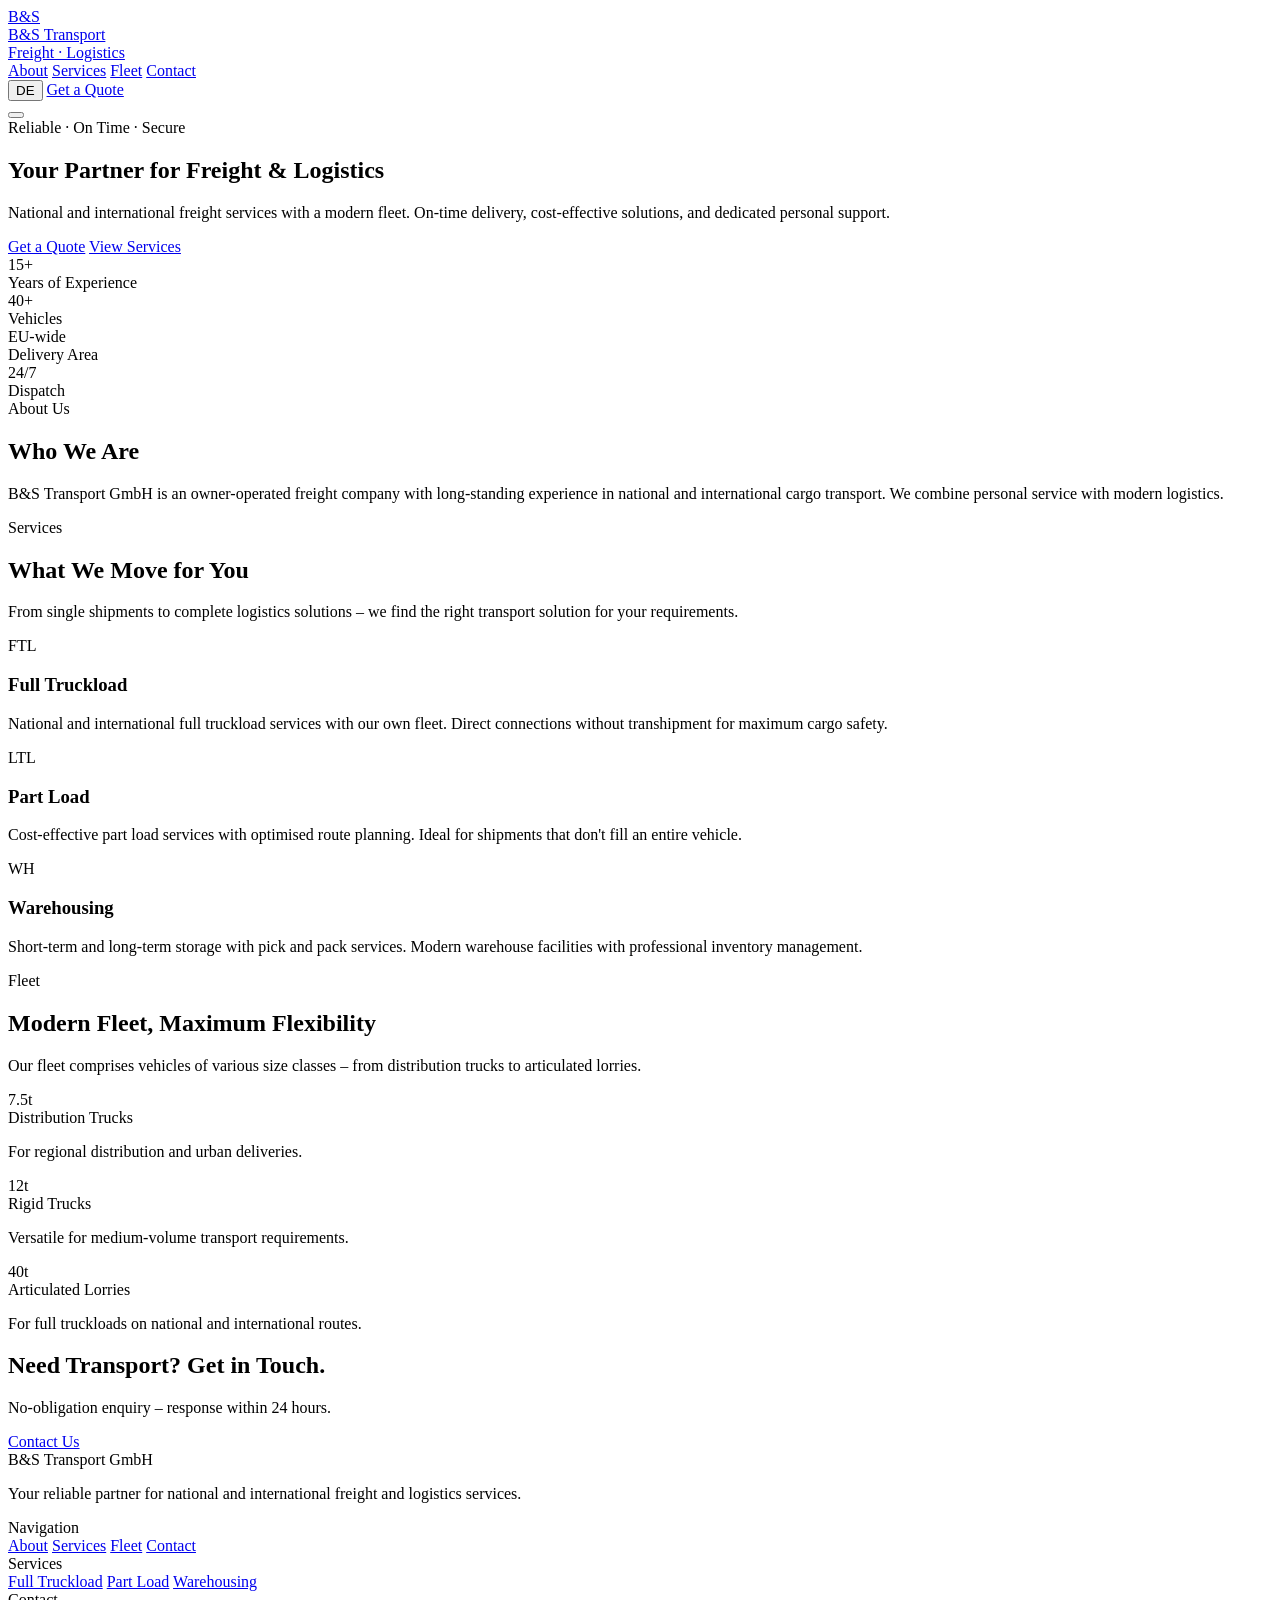
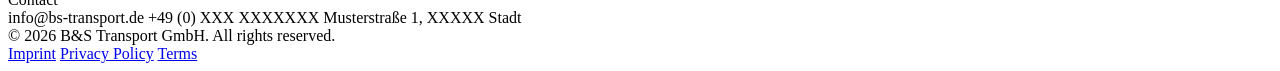
==== en/index.html @ 644b04ec "Create index.html" ====
<!DOCTYPE html>
<html lang="en">
<head>
  <meta charset="UTF-8">
  <meta name="viewport" content="width=device-width, initial-scale=1.0">
  <title>B&S Transport GmbH — Freight & Logistics</title>
  <meta name="description" content="B&S Transport GmbH – Your reliable partner for national and international freight and logistics services. Modern fleet, on-time delivery.">
  <meta name="keywords" content="freight, logistics, transport, trucking, full truckload, LTL, Germany, international">
  <meta name="robots" content="index, follow">
  <link rel="canonical" href="https://www.bs-transport.de/en/">
  
  <!-- Open Graph -->
  <meta property="og:title" content="B&S Transport GmbH — Freight & Logistics">
  <meta property="og:description" content="Reliable freight and logistics services with a modern fleet. National and international.">
  <meta property="og:type" content="website">
  <meta property="og:locale" content="en_GB">
  <meta property="og:locale:alternate" content="de_DE">
  
  <link rel="icon" type="image/svg+xml" href="/img/favicon.svg">
  <link rel="stylesheet" href="/css/style.css">
</head>
<body>

  <!-- ========== HEADER ========== -->
  <header class="header">
    <div class="container header__inner">
      <a href="/en/" class="header__logo">
        <div class="header__logo-icon">B&S</div>
        <div class="header__logo-text">
          <div class="header__logo-name">B&S Transport</div>
          <div class="header__logo-tagline">Freight · Logistics</div>
        </div>
      </a>

      <nav class="header__nav">
        <a href="#about" class="header__nav-link">About</a>
        <a href="#services" class="header__nav-link">Services</a>
        <a href="#fleet" class="header__nav-link">Fleet</a>
        <a href="#contact" class="header__nav-link">Contact</a>
      </nav>

      <div class="header__actions">
        <button class="lang-switch" title="Auf Deutsch wechseln">DE</button>
        <a href="#contact" class="btn btn--primary">Get a Quote</a>
      </div>

      <button class="menu-toggle" aria-label="Open menu">
        <span></span><span></span><span></span>
      </button>
    </div>
  </header>

  <!-- ========== HERO ========== -->
  <section class="hero">
    <div class="hero__bg"></div>
    <div class="hero__decoration"></div>
    <div class="container">
      <div class="hero__content">
        <div class="hero__label">Reliable · On Time · Secure</div>
        <h1 class="hero__title">Your Partner for Freight&nbsp;&amp;&nbsp;Logistics</h1>
        <p class="hero__text">National and international freight services with a modern fleet. On-time delivery, cost-effective solutions, and dedicated personal support.</p>
        <div class="hero__buttons">
          <a href="#contact" class="btn btn--white">Get a Quote</a>
          <a href="#services" class="btn btn--ghost">View Services</a>
        </div>
      </div>
    </div>
  </section>

  <!-- ========== TRUST BAR ========== -->
  <section class="trust-bar">
    <div class="container">
      <div class="trust-bar__grid">
        <div class="trust-bar__item">
          <div class="trust-bar__number">15+</div>
          <div class="trust-bar__label">Years of Experience</div>
        </div>
        <div class="trust-bar__item">
          <div class="trust-bar__number">40+</div>
          <div class="trust-bar__label">Vehicles</div>
        </div>
        <div class="trust-bar__item">
          <div class="trust-bar__number">EU-wide</div>
          <div class="trust-bar__label">Delivery Area</div>
        </div>
        <div class="trust-bar__item">
          <div class="trust-bar__number">24/7</div>
          <div class="trust-bar__label">Dispatch</div>
        </div>
      </div>
    </div>
  </section>

  <!-- ========== ABOUT ========== -->
  <section id="about" class="services" style="background: var(--color-off-white);">
    <div class="container">
      <div class="services__header">
        <div class="section-label">About Us</div>
        <h2 class="section-title">Who We Are</h2>
        <p class="section-subtitle">B&S Transport GmbH is an owner-operated freight company with long-standing experience in national and international cargo transport. We combine personal service with modern logistics.</p>
      </div>
    </div>
  </section>

  <!-- ========== SERVICES ========== -->
  <section id="services" class="services">
    <div class="container">
      <div class="services__header">
        <div class="section-label">Services</div>
        <h2 class="section-title">What We Move for You</h2>
        <p class="section-subtitle">From single shipments to complete logistics solutions – we find the right transport solution for your requirements.</p>
      </div>
      <div class="services__grid">
        <div class="service-card">
          <div class="service-card__icon">FTL</div>
          <h3 class="service-card__title">Full Truckload</h3>
          <p class="service-card__text">National and international full truckload services with our own fleet. Direct connections without transhipment for maximum cargo safety.</p>
        </div>
        <div class="service-card">
          <div class="service-card__icon">LTL</div>
          <h3 class="service-card__title">Part Load</h3>
          <p class="service-card__text">Cost-effective part load services with optimised route planning. Ideal for shipments that don't fill an entire vehicle.</p>
        </div>
        <div class="service-card">
          <div class="service-card__icon">WH</div>
          <h3 class="service-card__title">Warehousing</h3>
          <p class="service-card__text">Short-term and long-term storage with pick and pack services. Modern warehouse facilities with professional inventory management.</p>
        </div>
      </div>
    </div>
  </section>

  <!-- ========== FLEET ========== -->
  <section id="fleet" class="fleet">
    <div class="container">
      <div class="fleet__header">
        <div class="section-label">Fleet</div>
        <h2 class="section-title">Modern Fleet, Maximum Flexibility</h2>
        <p class="section-subtitle">Our fleet comprises vehicles of various size classes – from distribution trucks to articulated lorries.</p>
      </div>
      <div class="fleet__grid">
        <div class="fleet-card">
          <div class="fleet-card__weight">7.5t</div>
          <div class="fleet-card__type">Distribution Trucks</div>
          <p class="fleet-card__desc">For regional distribution and urban deliveries.</p>
        </div>
        <div class="fleet-card">
          <div class="fleet-card__weight">12t</div>
          <div class="fleet-card__type">Rigid Trucks</div>
          <p class="fleet-card__desc">Versatile for medium-volume transport requirements.</p>
        </div>
        <div class="fleet-card">
          <div class="fleet-card__weight">40t</div>
          <div class="fleet-card__type">Articulated Lorries</div>
          <p class="fleet-card__desc">For full truckloads on national and international routes.</p>
        </div>
      </div>
    </div>
  </section>

  <!-- ========== CTA ========== -->
  <section id="contact" class="cta">
    <div class="container">
      <h2 class="cta__title">Need Transport? Get in Touch.</h2>
      <p class="cta__text">No-obligation enquiry – response within 24 hours.</p>
      <a href="mailto:info@bs-transport.de" class="btn btn--accent">Contact Us</a>
    </div>
  </section>

  <!-- ========== FOOTER ========== -->
  <footer class="footer">
    <div class="container">
      <div class="footer__grid">
        <div>
          <div class="footer__brand-name">B&S Transport GmbH</div>
          <p class="footer__brand-desc">Your reliable partner for national and international freight and logistics services.</p>
        </div>
        <div>
          <div class="footer__heading">Navigation</div>
          <a href="#about" class="footer__link">About</a>
          <a href="#services" class="footer__link">Services</a>
          <a href="#fleet" class="footer__link">Fleet</a>
          <a href="#contact" class="footer__link">Contact</a>
        </div>
        <div>
          <div class="footer__heading">Services</div>
          <a href="#services" class="footer__link">Full Truckload</a>
          <a href="#services" class="footer__link">Part Load</a>
          <a href="#services" class="footer__link">Warehousing</a>
        </div>
        <div>
          <div class="footer__heading">Contact</div>
          <span class="footer__link">info@bs-transport.de</span>
          <span class="footer__link">+49 (0) XXX XXXXXXX</span>
          <span class="footer__link">Musterstraße 1, XXXXX Stadt</span>
        </div>
      </div>
      <div class="footer__bottom">
        <span>&copy; 2026 B&S Transport GmbH. All rights reserved.</span>
        <div class="footer__legal">
          <a href="/en/imprint.html">Imprint</a>
          <a href="/en/privacy.html">Privacy Policy</a>
          <a href="/en/terms.html">Terms</a>
        </div>
      </div>
    </div>
  </footer>

  <script src="/js/main.js"></script>
</body>
</html>
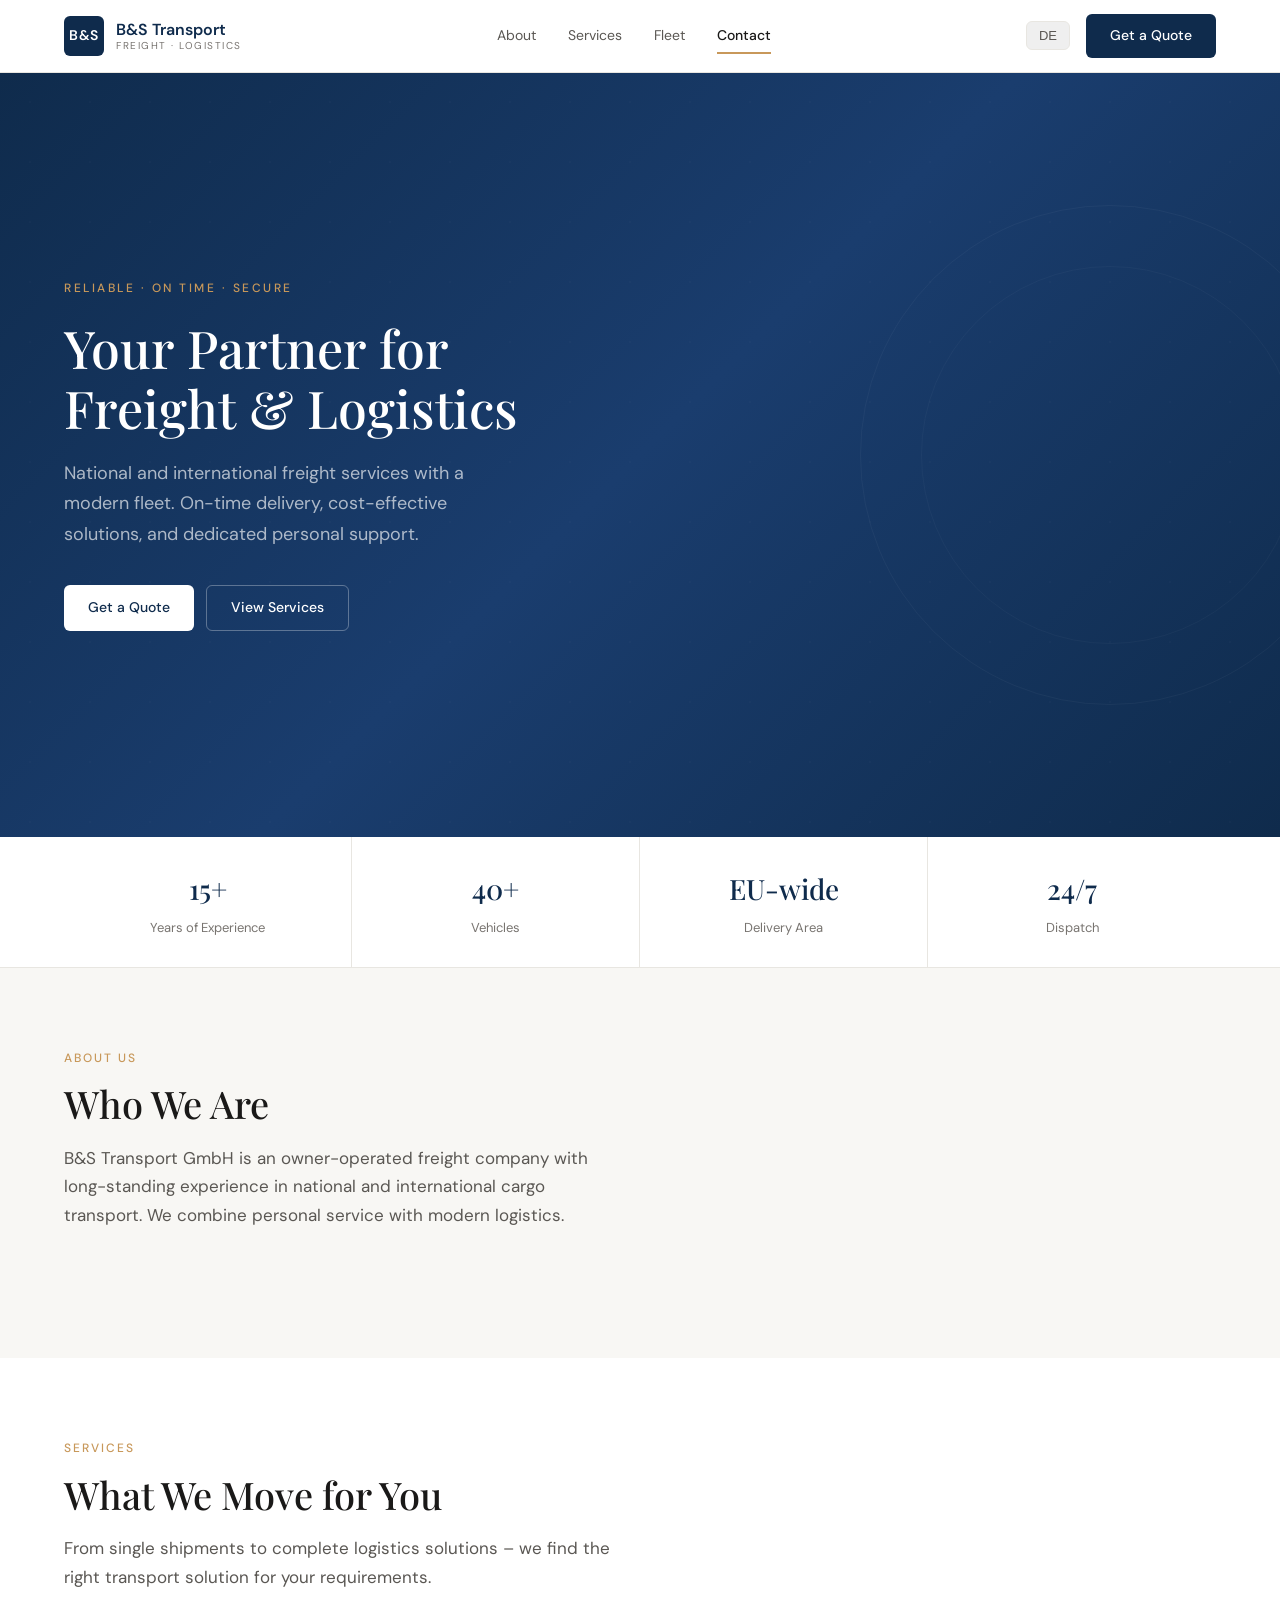
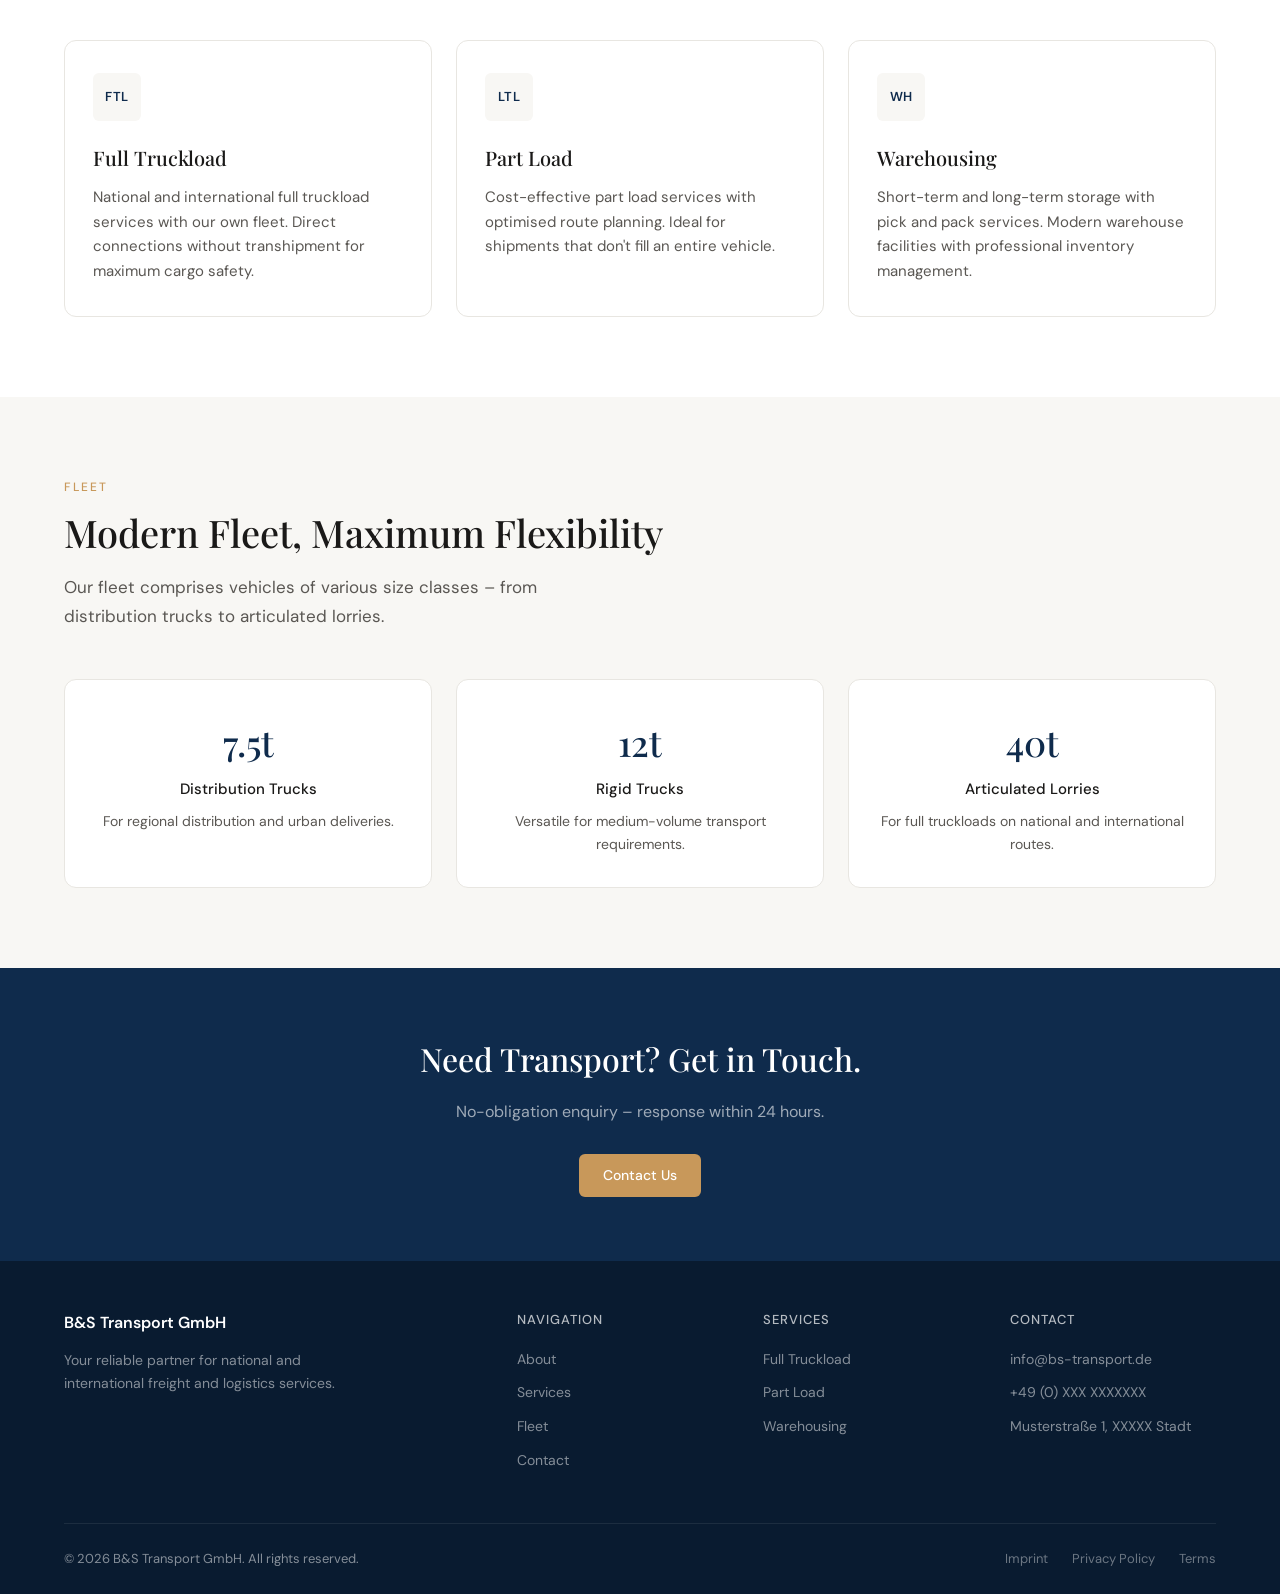
==== commit 84d48e72: "Update index.html" ====
--- a/en/index.html
+++ b/en/index.html
@@ -3,6 +3,7 @@
 <head>
   <meta charset="UTF-8">
   <meta name="viewport" content="width=device-width, initial-scale=1.0">
+  <meta name="base-path" content=""><!-- Change to /bs-transport for GitHub Pages -->
   <title>B&S Transport GmbH — Freight & Logistics</title>
   <meta name="description" content="B&S Transport GmbH – Your reliable partner for national and international freight and logistics services. Modern fleet, on-time delivery.">
   <meta name="keywords" content="freight, logistics, transport, trucking, full truckload, LTL, Germany, international">
@@ -16,15 +17,15 @@
   <meta property="og:locale" content="en_GB">
   <meta property="og:locale:alternate" content="de_DE">
   
-  <link rel="icon" type="image/svg+xml" href="/img/favicon.svg">
-  <link rel="stylesheet" href="/css/style.css">
+  <link rel="icon" type="image/svg+xml" href="../img/favicon.svg">
+  <link rel="stylesheet" href="../css/style.css">
 </head>
 <body>
 
   <!-- ========== HEADER ========== -->
   <header class="header">
     <div class="container header__inner">
-      <a href="/en/" class="header__logo">
+      <a href="./" class="header__logo">
         <div class="header__logo-icon">B&S</div>
         <div class="header__logo-text">
           <div class="header__logo-name">B&S Transport</div>
@@ -198,14 +199,14 @@
       <div class="footer__bottom">
         <span>&copy; 2026 B&S Transport GmbH. All rights reserved.</span>
         <div class="footer__legal">
-          <a href="/en/imprint.html">Imprint</a>
-          <a href="/en/privacy.html">Privacy Policy</a>
-          <a href="/en/terms.html">Terms</a>
+          <a href="imprint.html">Imprint</a>
+          <a href="privacy.html">Privacy Policy</a>
+          <a href="terms.html">Terms</a>
         </div>
       </div>
     </div>
   </footer>
 
-  <script src="/js/main.js"></script>
+  <script src="../js/main.js"></script>
 </body>
 </html>
--- a/css/style.css
+++ b/css/style.css
@@ -0,0 +1,758 @@
+/* ============================================
+   B&S Transport GmbH — Global Styles
+   ============================================ */
+
+/* --- Fonts --- */
+@import url('https://fonts.googleapis.com/css2?family=DM+Sans:ital,opsz,wght@0,9..40,300;0,9..40,400;0,9..40,500;0,9..40,600;1,9..40,400&family=Playfair+Display:wght@500;600&display=swap');
+
+/* --- Variables --- */
+:root {
+  --color-primary: #0f2b4c;
+  --color-primary-light: #1a3d6e;
+  --color-primary-dark: #091b30;
+  --color-accent: #c8985a;
+  --color-accent-light: #d4a96e;
+  --color-accent-dark: #b0813e;
+  --color-white: #ffffff;
+  --color-off-white: #f8f7f4;
+  --color-gray-50: #fafaf9;
+  --color-gray-100: #f3f2ef;
+  --color-gray-200: #e8e6e1;
+  --color-gray-300: #d4d1ca;
+  --color-gray-400: #a8a49c;
+  --color-gray-500: #787470;
+  --color-gray-600: #5a5753;
+  --color-gray-700: #3d3b38;
+  --color-gray-800: #2a2826;
+  --color-text: #1a1918;
+  --color-text-muted: #5a5753;
+  --color-text-light: #787470;
+  --color-danger: #c0392b;
+  --color-success: #27ae60;
+
+  --font-heading: 'Playfair Display', Georgia, serif;
+  --font-body: 'DM Sans', -apple-system, BlinkMacSystemFont, sans-serif;
+
+  --max-width: 1200px;
+  --section-padding: 80px 0;
+  --transition: 0.3s cubic-bezier(0.4, 0, 0.2, 1);
+  --shadow-sm: 0 1px 3px rgba(0,0,0,0.06);
+  --shadow-md: 0 4px 16px rgba(0,0,0,0.08);
+  --shadow-lg: 0 8px 32px rgba(0,0,0,0.1);
+  --radius: 6px;
+  --radius-lg: 12px;
+}
+
+/* --- Reset & Base --- */
+*,
+*::before,
+*::after {
+  margin: 0;
+  padding: 0;
+  box-sizing: border-box;
+}
+
+html {
+  scroll-behavior: smooth;
+  -webkit-font-smoothing: antialiased;
+  -moz-osx-font-smoothing: grayscale;
+}
+
+body {
+  font-family: var(--font-body);
+  font-size: 16px;
+  line-height: 1.7;
+  color: var(--color-text);
+  background: var(--color-white);
+}
+
+img {
+  max-width: 100%;
+  height: auto;
+  display: block;
+}
+
+a {
+  text-decoration: none;
+  color: inherit;
+  transition: var(--transition);
+}
+
+ul, ol {
+  list-style: none;
+}
+
+/* --- Utility --- */
+.container {
+  width: 100%;
+  max-width: var(--max-width);
+  margin: 0 auto;
+  padding: 0 24px;
+}
+
+.sr-only {
+  position: absolute;
+  width: 1px;
+  height: 1px;
+  padding: 0;
+  margin: -1px;
+  overflow: hidden;
+  clip: rect(0,0,0,0);
+  border: 0;
+}
+
+.section-label {
+  font-family: var(--font-body);
+  font-size: 12px;
+  font-weight: 500;
+  letter-spacing: 2px;
+  text-transform: uppercase;
+  color: var(--color-accent);
+  margin-bottom: 12px;
+}
+
+.section-title {
+  font-family: var(--font-heading);
+  font-size: clamp(28px, 4vw, 38px);
+  font-weight: 500;
+  color: var(--color-text);
+  line-height: 1.25;
+  margin-bottom: 16px;
+}
+
+.section-subtitle {
+  font-size: 17px;
+  color: var(--color-text-muted);
+  max-width: 560px;
+  line-height: 1.7;
+}
+
+/* ============================================
+   Header / Navigation
+   ============================================ */
+.header {
+  position: fixed;
+  top: 0;
+  left: 0;
+  right: 0;
+  z-index: 1000;
+  background: rgba(255,255,255,0.97);
+  backdrop-filter: blur(12px);
+  border-bottom: 1px solid var(--color-gray-200);
+  transition: var(--transition);
+}
+
+.header.scrolled {
+  box-shadow: var(--shadow-sm);
+}
+
+.header__inner {
+  display: flex;
+  justify-content: space-between;
+  align-items: center;
+  height: 72px;
+}
+
+.header__logo {
+  display: flex;
+  align-items: center;
+  gap: 12px;
+}
+
+.header__logo-icon {
+  width: 40px;
+  height: 40px;
+  background: var(--color-primary);
+  border-radius: var(--radius);
+  display: flex;
+  align-items: center;
+  justify-content: center;
+  color: var(--color-white);
+  font-size: 14px;
+  font-weight: 600;
+  letter-spacing: 0.5px;
+}
+
+.header__logo-text {
+  line-height: 1.2;
+}
+
+.header__logo-name {
+  font-size: 16px;
+  font-weight: 600;
+  color: var(--color-primary);
+}
+
+.header__logo-tagline {
+  font-size: 10px;
+  letter-spacing: 1.5px;
+  text-transform: uppercase;
+  color: var(--color-text-light);
+}
+
+.header__nav {
+  display: flex;
+  align-items: center;
+  gap: 32px;
+}
+
+.header__nav-link {
+  font-size: 14px;
+  font-weight: 400;
+  color: var(--color-text-muted);
+  position: relative;
+  padding: 4px 0;
+}
+
+.header__nav-link::after {
+  content: '';
+  position: absolute;
+  bottom: -2px;
+  left: 0;
+  width: 0;
+  height: 1.5px;
+  background: var(--color-accent);
+  transition: var(--transition);
+}
+
+.header__nav-link:hover {
+  color: var(--color-text);
+}
+
+.header__nav-link:hover::after {
+  width: 100%;
+}
+
+.header__nav-link.active {
+  color: var(--color-text);
+  font-weight: 500;
+}
+
+.header__nav-link.active::after {
+  width: 100%;
+}
+
+.header__actions {
+  display: flex;
+  align-items: center;
+  gap: 16px;
+}
+
+.lang-switch {
+  font-size: 13px;
+  font-weight: 500;
+  color: var(--color-text-muted);
+  padding: 6px 12px;
+  border: 1px solid var(--color-gray-200);
+  border-radius: var(--radius);
+  cursor: pointer;
+  transition: var(--transition);
+}
+
+.lang-switch:hover {
+  border-color: var(--color-gray-400);
+  color: var(--color-text);
+}
+
+.btn {
+  display: inline-flex;
+  align-items: center;
+  gap: 8px;
+  font-family: var(--font-body);
+  font-size: 14px;
+  font-weight: 500;
+  padding: 10px 24px;
+  border-radius: var(--radius);
+  border: none;
+  cursor: pointer;
+  transition: var(--transition);
+}
+
+.btn--primary {
+  background: var(--color-primary);
+  color: var(--color-white);
+}
+
+.btn--primary:hover {
+  background: var(--color-primary-light);
+  transform: translateY(-1px);
+  box-shadow: var(--shadow-md);
+}
+
+.btn--outline {
+  background: transparent;
+  color: var(--color-primary);
+  border: 1px solid var(--color-gray-300);
+}
+
+.btn--outline:hover {
+  border-color: var(--color-primary);
+  background: var(--color-gray-50);
+}
+
+.btn--accent {
+  background: var(--color-accent);
+  color: var(--color-white);
+}
+
+.btn--accent:hover {
+  background: var(--color-accent-dark);
+  transform: translateY(-1px);
+  box-shadow: var(--shadow-md);
+}
+
+.btn--white {
+  background: var(--color-white);
+  color: var(--color-primary);
+}
+
+.btn--white:hover {
+  background: var(--color-off-white);
+  transform: translateY(-1px);
+}
+
+.btn--ghost {
+  background: transparent;
+  color: var(--color-white);
+  border: 1px solid rgba(255,255,255,0.3);
+}
+
+.btn--ghost:hover {
+  background: rgba(255,255,255,0.1);
+  border-color: rgba(255,255,255,0.5);
+}
+
+/* --- Mobile Menu Toggle --- */
+.menu-toggle {
+  display: none;
+  flex-direction: column;
+  gap: 5px;
+  background: none;
+  border: none;
+  cursor: pointer;
+  padding: 4px;
+}
+
+.menu-toggle span {
+  display: block;
+  width: 22px;
+  height: 2px;
+  background: var(--color-text);
+  border-radius: 2px;
+  transition: var(--transition);
+}
+
+/* ============================================
+   Hero
+   ============================================ */
+.hero {
+  position: relative;
+  min-height: 85vh;
+  display: flex;
+  align-items: center;
+  background: var(--color-primary);
+  overflow: hidden;
+  margin-top: 72px;
+}
+
+.hero__bg {
+  position: absolute;
+  inset: 0;
+  background: 
+    linear-gradient(135deg, var(--color-primary) 0%, var(--color-primary-light) 50%, var(--color-primary) 100%);
+}
+
+.hero__bg::after {
+  content: '';
+  position: absolute;
+  inset: 0;
+  background: url("data:image/svg+xml,%3Csvg width='60' height='60' viewBox='0 0 60 60' xmlns='http://www.w3.org/2000/svg'%3E%3Cg fill='none' fill-rule='evenodd'%3E%3Cg fill='%23ffffff' fill-opacity='0.02'%3E%3Ccircle cx='30' cy='30' r='1'/%3E%3C/g%3E%3C/g%3E%3C/svg%3E");
+}
+
+.hero__decoration {
+  position: absolute;
+  right: -80px;
+  top: 50%;
+  transform: translateY(-50%);
+  width: 500px;
+  height: 500px;
+  border: 1px solid rgba(255,255,255,0.04);
+  border-radius: 50%;
+}
+
+.hero__decoration::before {
+  content: '';
+  position: absolute;
+  inset: 60px;
+  border: 1px solid rgba(255,255,255,0.03);
+  border-radius: 50%;
+}
+
+.hero__content {
+  position: relative;
+  z-index: 2;
+  max-width: 580px;
+}
+
+.hero__label {
+  font-size: 12px;
+  font-weight: 500;
+  letter-spacing: 2.5px;
+  text-transform: uppercase;
+  color: var(--color-accent);
+  margin-bottom: 20px;
+}
+
+.hero__title {
+  font-family: var(--font-heading);
+  font-size: clamp(36px, 5vw, 52px);
+  font-weight: 500;
+  color: var(--color-white);
+  line-height: 1.15;
+  margin-bottom: 20px;
+}
+
+.hero__text {
+  font-size: 18px;
+  color: rgba(255,255,255,0.65);
+  line-height: 1.7;
+  margin-bottom: 36px;
+  max-width: 460px;
+}
+
+.hero__buttons {
+  display: flex;
+  gap: 12px;
+  flex-wrap: wrap;
+}
+
+/* ============================================
+   Trust Bar / Stats
+   ============================================ */
+.trust-bar {
+  background: var(--color-white);
+  border-bottom: 1px solid var(--color-gray-200);
+  padding: 0;
+}
+
+.trust-bar__grid {
+  display: grid;
+  grid-template-columns: repeat(4, 1fr);
+}
+
+.trust-bar__item {
+  text-align: center;
+  padding: 28px 16px;
+  border-right: 1px solid var(--color-gray-200);
+}
+
+.trust-bar__item:last-child {
+  border-right: none;
+}
+
+.trust-bar__number {
+  font-family: var(--font-heading);
+  font-size: 28px;
+  font-weight: 500;
+  color: var(--color-primary);
+  margin-bottom: 4px;
+}
+
+.trust-bar__label {
+  font-size: 13px;
+  color: var(--color-text-light);
+}
+
+/* ============================================
+   Services / Leistungen
+   ============================================ */
+.services {
+  padding: var(--section-padding);
+  background: var(--color-white);
+}
+
+.services__header {
+  margin-bottom: 48px;
+}
+
+.services__grid {
+  display: grid;
+  grid-template-columns: repeat(3, 1fr);
+  gap: 24px;
+}
+
+.service-card {
+  padding: 32px 28px;
+  border: 1px solid var(--color-gray-200);
+  border-radius: var(--radius-lg);
+  transition: var(--transition);
+  position: relative;
+  overflow: hidden;
+}
+
+.service-card::before {
+  content: '';
+  position: absolute;
+  top: 0;
+  left: 0;
+  right: 0;
+  height: 3px;
+  background: var(--color-accent);
+  transform: scaleX(0);
+  transform-origin: left;
+  transition: var(--transition);
+}
+
+.service-card:hover {
+  border-color: var(--color-gray-300);
+  box-shadow: var(--shadow-md);
+  transform: translateY(-2px);
+}
+
+.service-card:hover::before {
+  transform: scaleX(1);
+}
+
+.service-card__icon {
+  width: 48px;
+  height: 48px;
+  border-radius: var(--radius);
+  background: var(--color-off-white);
+  display: flex;
+  align-items: center;
+  justify-content: center;
+  margin-bottom: 20px;
+  font-size: 13px;
+  font-weight: 600;
+  color: var(--color-primary);
+  letter-spacing: 0.5px;
+}
+
+.service-card__title {
+  font-family: var(--font-heading);
+  font-size: 20px;
+  font-weight: 500;
+  color: var(--color-text);
+  margin-bottom: 10px;
+}
+
+.service-card__text {
+  font-size: 15px;
+  color: var(--color-text-muted);
+  line-height: 1.65;
+}
+
+/* ============================================
+   Fleet / Fuhrpark
+   ============================================ */
+.fleet {
+  padding: var(--section-padding);
+  background: var(--color-off-white);
+}
+
+.fleet__header {
+  margin-bottom: 48px;
+}
+
+.fleet__grid {
+  display: grid;
+  grid-template-columns: repeat(3, 1fr);
+  gap: 24px;
+}
+
+.fleet-card {
+  background: var(--color-white);
+  border: 1px solid var(--color-gray-200);
+  border-radius: var(--radius-lg);
+  padding: 32px 24px;
+  text-align: center;
+  transition: var(--transition);
+}
+
+.fleet-card:hover {
+  box-shadow: var(--shadow-md);
+  transform: translateY(-2px);
+}
+
+.fleet-card__weight {
+  font-family: var(--font-heading);
+  font-size: 36px;
+  font-weight: 500;
+  color: var(--color-primary);
+  margin-bottom: 4px;
+}
+
+.fleet-card__type {
+  font-size: 15px;
+  font-weight: 500;
+  color: var(--color-text);
+  margin-bottom: 8px;
+}
+
+.fleet-card__desc {
+  font-size: 14px;
+  color: var(--color-text-muted);
+  line-height: 1.6;
+}
+
+/* ============================================
+   CTA Section
+   ============================================ */
+.cta {
+  padding: 64px 0;
+  background: var(--color-primary);
+  text-align: center;
+}
+
+.cta__title {
+  font-family: var(--font-heading);
+  font-size: clamp(24px, 3.5vw, 32px);
+  font-weight: 500;
+  color: var(--color-white);
+  margin-bottom: 12px;
+}
+
+.cta__text {
+  font-size: 16px;
+  color: rgba(255,255,255,0.6);
+  margin-bottom: 28px;
+}
+
+/* ============================================
+   Footer
+   ============================================ */
+.footer {
+  background: var(--color-primary-dark);
+  color: rgba(255,255,255,0.5);
+  padding: 48px 0 24px;
+}
+
+.footer__grid {
+  display: grid;
+  grid-template-columns: 2fr 1fr 1fr 1fr;
+  gap: 40px;
+  margin-bottom: 40px;
+}
+
+.footer__brand-name {
+  font-size: 16px;
+  font-weight: 600;
+  color: var(--color-white);
+  margin-bottom: 12px;
+}
+
+.footer__brand-desc {
+  font-size: 14px;
+  line-height: 1.7;
+  max-width: 280px;
+}
+
+.footer__heading {
+  font-size: 13px;
+  font-weight: 500;
+  letter-spacing: 1px;
+  text-transform: uppercase;
+  color: rgba(255,255,255,0.7);
+  margin-bottom: 16px;
+}
+
+.footer__link {
+  display: block;
+  font-size: 14px;
+  color: rgba(255,255,255,0.5);
+  margin-bottom: 10px;
+}
+
+.footer__link:hover {
+  color: var(--color-white);
+}
+
+.footer__bottom {
+  border-top: 1px solid rgba(255,255,255,0.08);
+  padding-top: 24px;
+  display: flex;
+  justify-content: space-between;
+  align-items: center;
+  font-size: 13px;
+}
+
+.footer__legal {
+  display: flex;
+  gap: 24px;
+}
+
+.footer__legal a {
+  color: rgba(255,255,255,0.4);
+}
+
+.footer__legal a:hover {
+  color: var(--color-white);
+}
+
+/* ============================================
+   Responsive
+   ============================================ */
+@media (max-width: 960px) {
+  .header__nav {
+    display: none;
+  }
+
+  .menu-toggle {
+    display: flex;
+  }
+
+  .hero {
+    min-height: 70vh;
+  }
+
+  .trust-bar__grid {
+    grid-template-columns: repeat(2, 1fr);
+  }
+
+  .trust-bar__item:nth-child(2) {
+    border-right: none;
+  }
+
+  .services__grid,
+  .fleet__grid {
+    grid-template-columns: repeat(2, 1fr);
+  }
+
+  .footer__grid {
+    grid-template-columns: 1fr 1fr;
+  }
+}
+
+@media (max-width: 600px) {
+  :root {
+    --section-padding: 56px 0;
+  }
+
+  .hero {
+    min-height: 60vh;
+  }
+
+  .hero__title {
+    font-size: 32px;
+  }
+
+  .trust-bar__grid {
+    grid-template-columns: repeat(2, 1fr);
+  }
+
+  .services__grid,
+  .fleet__grid {
+    grid-template-columns: 1fr;
+  }
+
+  .footer__grid {
+    grid-template-columns: 1fr;
+    gap: 24px;
+  }
+
+  .footer__bottom {
+    flex-direction: column;
+    gap: 12px;
+    text-align: center;
+  }
+}
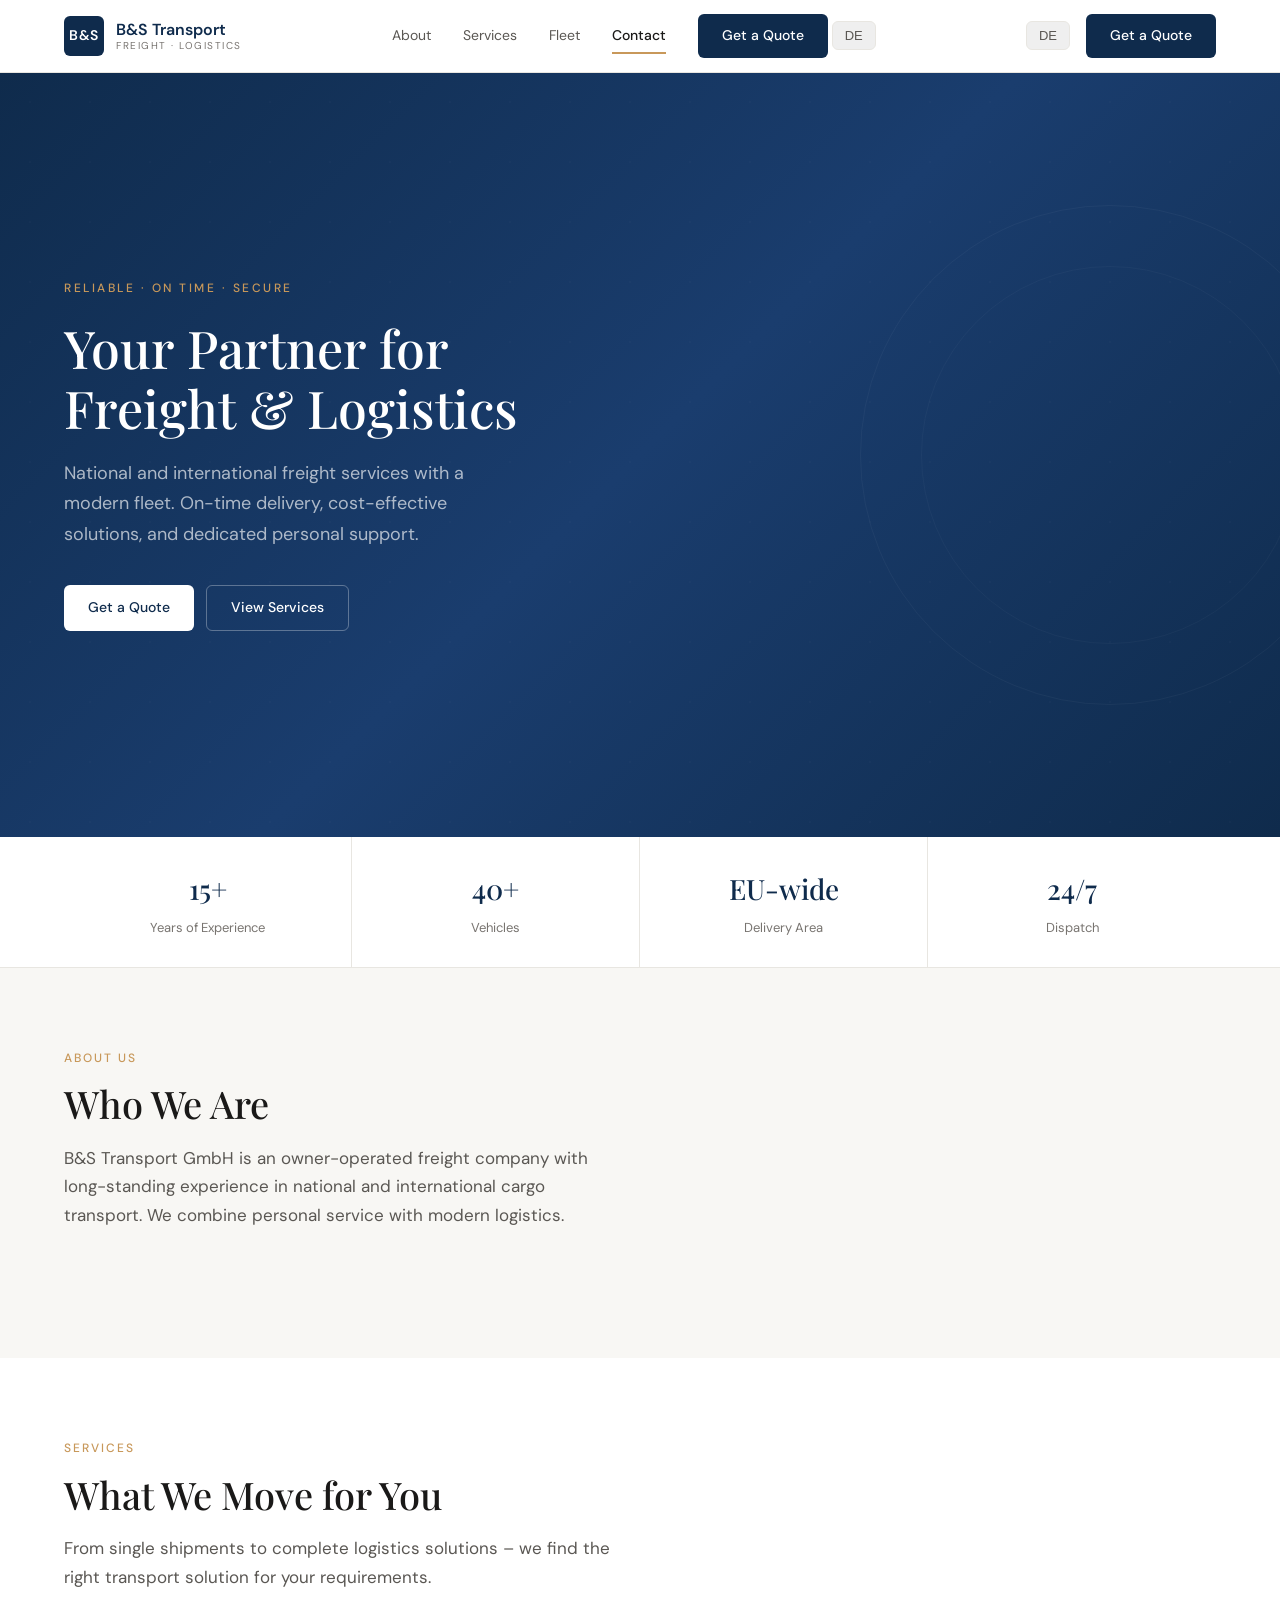
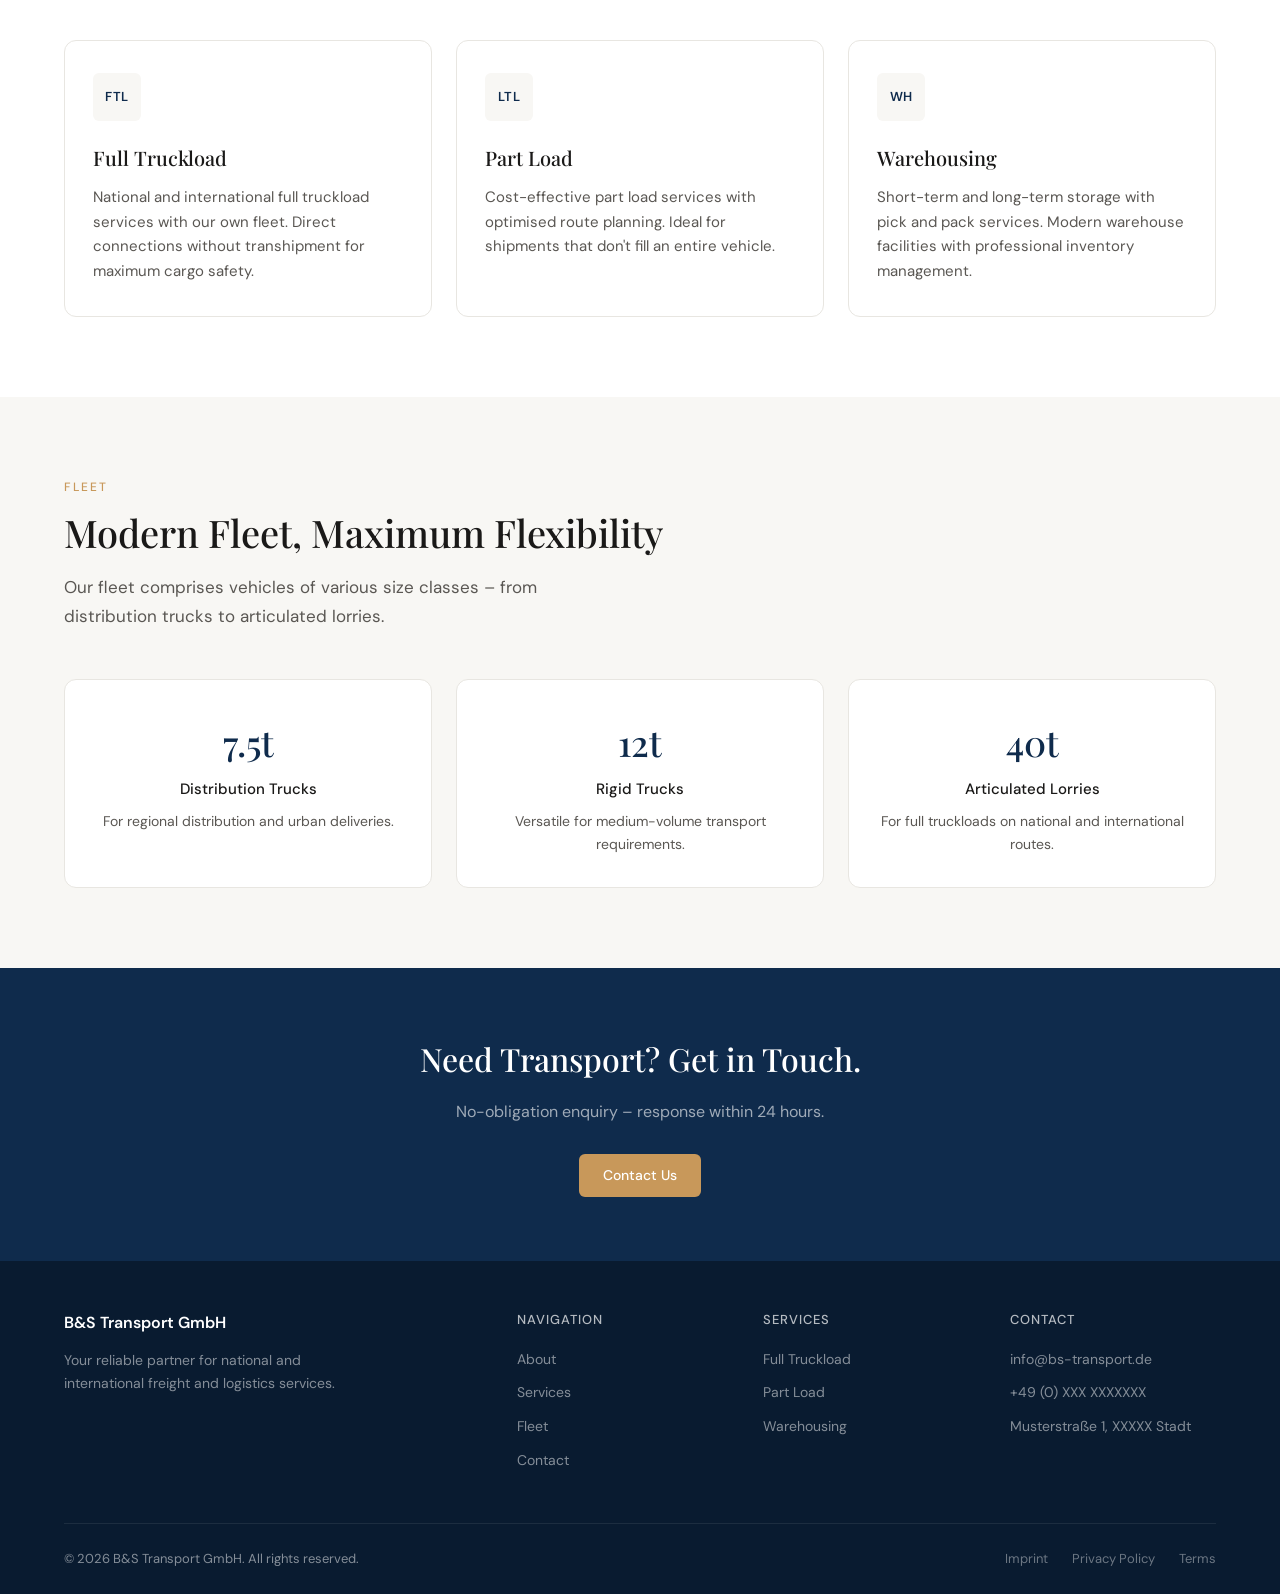
==== commit 804dee36: "Mobile menu + layout fix" ====
--- a/en/index.html
+++ b/en/index.html
@@ -3,7 +3,7 @@
 <head>
   <meta charset="UTF-8">
   <meta name="viewport" content="width=device-width, initial-scale=1.0">
-  <meta name="base-path" content=""><!-- Change to /bs-transport for GitHub Pages -->
+  <meta name="base-path" content="/bunds"><!-- GitHub Pages repo name -->
   <title>B&S Transport GmbH — Freight & Logistics</title>
   <meta name="description" content="B&S Transport GmbH – Your reliable partner for national and international freight and logistics services. Modern fleet, on-time delivery.">
   <meta name="keywords" content="freight, logistics, transport, trucking, full truckload, LTL, Germany, international">
@@ -38,6 +38,10 @@
         <a href="#services" class="header__nav-link">Services</a>
         <a href="#fleet" class="header__nav-link">Fleet</a>
         <a href="#contact" class="header__nav-link">Contact</a>
+        <div class="mobile-nav-extras">
+          <a href="#contact" class="btn btn--primary">Get a Quote</a>
+          <button class="lang-switch" title="Auf Deutsch wechseln">DE</button>
+        </div>
       </nav>
 
       <div class="header__actions">
@@ -209,4 +213,4 @@
 
   <script src="../js/main.js"></script>
 </body>
-</html>
+</html>
--- a/css/style.css
+++ b/css/style.css
@@ -690,17 +690,92 @@
 }
 
 /* ============================================
-   Responsive
+   Mobile Menu Overlay
    ============================================ */
+.mobile-overlay {
+  display: none;
+}
+
 @media (max-width: 960px) {
+  /* --- Header mobile --- */
   .header__nav {
+    position: fixed;
+    top: 0;
+    left: 0;
+    right: 0;
+    bottom: 0;
+    z-index: 999;
+    background: var(--color-white);
+    flex-direction: column;
+    justify-content: center;
+    align-items: center;
+    gap: 0;
+    opacity: 0;
+    visibility: hidden;
+    transition: opacity 0.3s ease, visibility 0.3s ease;
+  }
+
+  .header__nav.open {
+    opacity: 1;
+    visibility: visible;
+  }
+
+  .header__nav-link {
+    font-size: 22px;
+    font-weight: 500;
+    color: var(--color-text);
+    padding: 16px 0;
+  }
+
+  .header__nav-link::after {
     display: none;
   }
 
+  /* Mobile nav extras (lang + CTA inside menu) */
+  .header__nav .mobile-nav-extras {
+    display: flex;
+    flex-direction: column;
+    align-items: center;
+    gap: 16px;
+    margin-top: 32px;
+    padding-top: 32px;
+    border-top: 1px solid var(--color-gray-200);
+  }
+
+  .header__nav .mobile-nav-extras .btn {
+    font-size: 16px;
+    padding: 14px 36px;
+  }
+
+  .header__nav .mobile-nav-extras .lang-switch {
+    font-size: 14px;
+    padding: 8px 16px;
+  }
+
+  /* --- Hide desktop actions on mobile --- */
+  .header__actions {
+    display: none;
+  }
+
+  /* --- Hamburger button --- */
   .menu-toggle {
     display: flex;
-  }
-
+    z-index: 1001;
+  }
+
+  .menu-toggle.active span:nth-child(1) {
+    transform: translateY(7px) rotate(45deg);
+  }
+
+  .menu-toggle.active span:nth-child(2) {
+    opacity: 0;
+  }
+
+  .menu-toggle.active span:nth-child(3) {
+    transform: translateY(-7px) rotate(-45deg);
+  }
+
+  /* --- Layout adjustments --- */
   .hero {
     min-height: 70vh;
   }
@@ -755,4 +830,4 @@
     gap: 12px;
     text-align: center;
   }
-}
+}
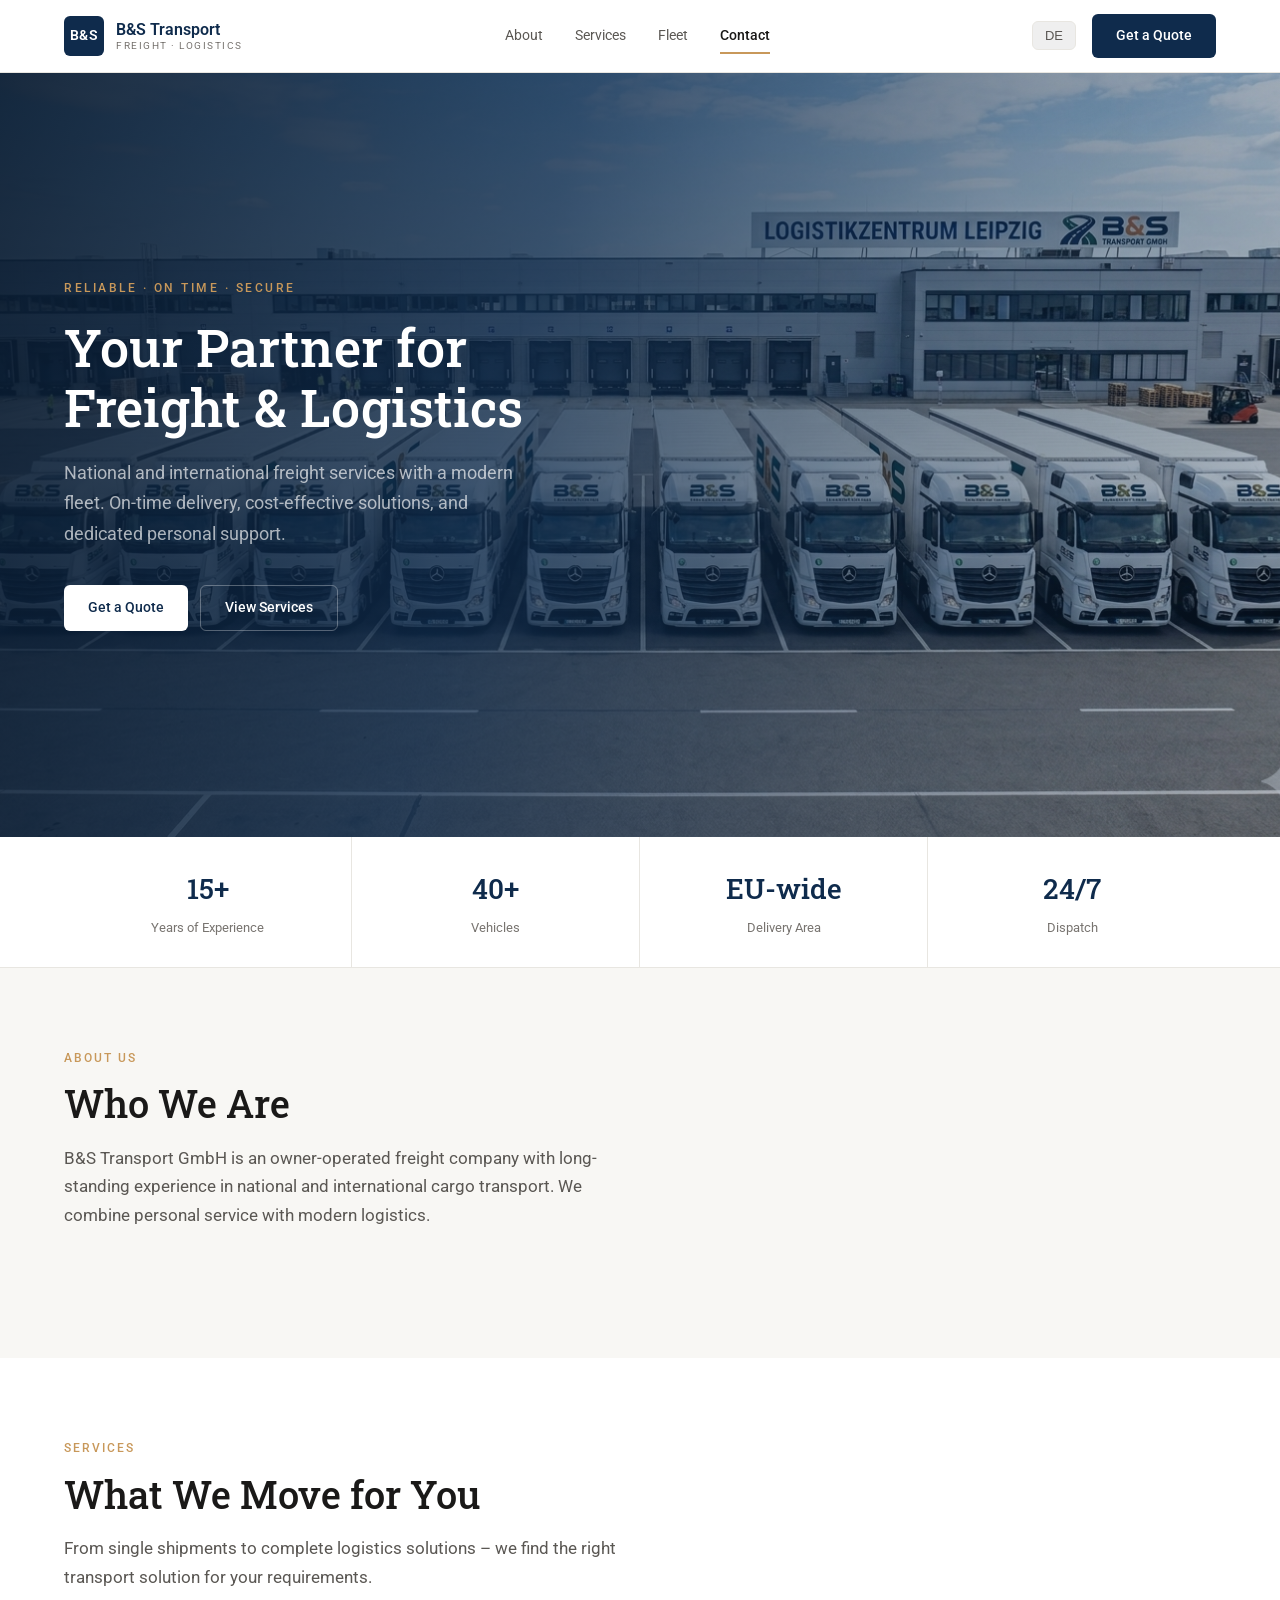
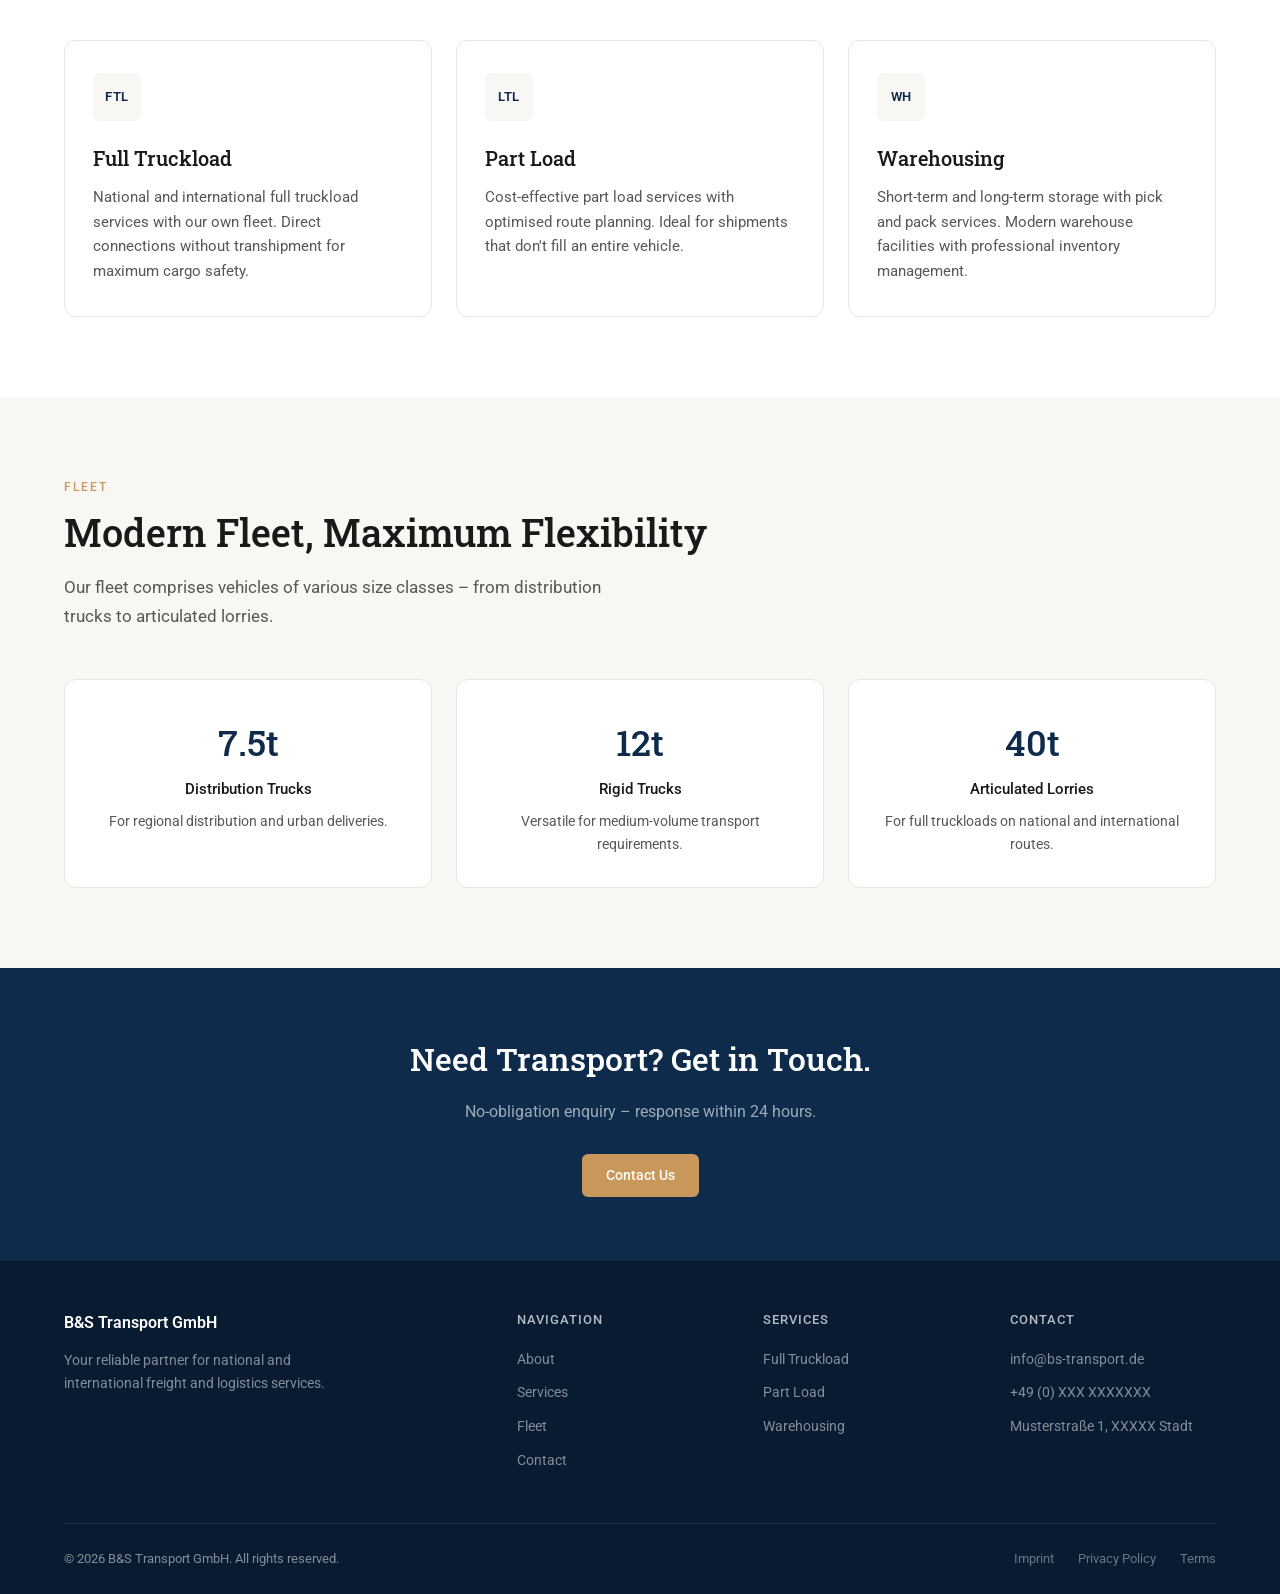
==== commit aa399c00: "Update hero section with background image and overlay" ====
--- a/en/index.html
+++ b/en/index.html
@@ -57,8 +57,10 @@
 
   <!-- ========== HERO ========== -->
   <section class="hero">
-    <div class="hero__bg"></div>
-    <div class="hero__decoration"></div>
+    <div class="hero__bg">
+      <img src="../img/hero-fleet.png" alt="B&S Transport fleet at Leipzig logistics centre" class="hero__bg-image">
+    </div>
+    <div class="hero__overlay"></div>
     <div class="container">
       <div class="hero__content">
         <div class="hero__label">Reliable · On Time · Secure</div>
@@ -213,4 +215,4 @@
 
   <script src="../js/main.js"></script>
 </body>
-</html>+</html>
--- a/css/style.css
+++ b/css/style.css
@@ -3,7 +3,7 @@
    ============================================ */
 
 /* --- Fonts --- */
-@import url('https://fonts.googleapis.com/css2?family=DM+Sans:ital,opsz,wght@0,9..40,300;0,9..40,400;0,9..40,500;0,9..40,600;1,9..40,400&family=Playfair+Display:wght@500;600&display=swap');
+@import url('https://fonts.googleapis.com/css2?family=Roboto:wght@300;400;500;700&family=Roboto+Slab:wght@500;600&display=swap');
 
 /* --- Variables --- */
 :root {
@@ -30,8 +30,8 @@
   --color-danger: #c0392b;
   --color-success: #27ae60;
 
-  --font-heading: 'Playfair Display', Georgia, serif;
-  --font-body: 'DM Sans', -apple-system, BlinkMacSystemFont, sans-serif;
+  --font-heading: 'Roboto Slab', Georgia, serif;
+  --font-body: 'Roboto', -apple-system, BlinkMacSystemFont, sans-serif;
 
   --max-width: 1200px;
   --section-padding: 80px 0;
@@ -358,34 +358,26 @@
 .hero__bg {
   position: absolute;
   inset: 0;
-  background: 
-    linear-gradient(135deg, var(--color-primary) 0%, var(--color-primary-light) 50%, var(--color-primary) 100%);
-}
-
-.hero__bg::after {
-  content: '';
+}
+
+.hero__bg-image {
+  width: 100%;
+  height: 100%;
+  object-fit: cover;
+  object-position: center 60%;
+}
+
+.hero__overlay {
   position: absolute;
   inset: 0;
-  background: url("data:image/svg+xml,%3Csvg width='60' height='60' viewBox='0 0 60 60' xmlns='http://www.w3.org/2000/svg'%3E%3Cg fill='none' fill-rule='evenodd'%3E%3Cg fill='%23ffffff' fill-opacity='0.02'%3E%3Ccircle cx='30' cy='30' r='1'/%3E%3C/g%3E%3C/g%3E%3C/svg%3E");
-}
-
-.hero__decoration {
-  position: absolute;
-  right: -80px;
-  top: 50%;
-  transform: translateY(-50%);
-  width: 500px;
-  height: 500px;
-  border: 1px solid rgba(255,255,255,0.04);
-  border-radius: 50%;
-}
-
-.hero__decoration::before {
-  content: '';
-  position: absolute;
-  inset: 60px;
-  border: 1px solid rgba(255,255,255,0.03);
-  border-radius: 50%;
+  z-index: 1;
+  background: linear-gradient(
+    105deg,
+    rgba(9, 27, 48, 0.92) 0%,
+    rgba(15, 43, 76, 0.8) 40%,
+    rgba(15, 43, 76, 0.5) 70%,
+    rgba(15, 43, 76, 0.3) 100%
+  );
 }
 
 .hero__content {
@@ -692,32 +684,33 @@
 /* ============================================
    Mobile Menu Overlay
    ============================================ */
-.mobile-overlay {
+
+/* Hide mobile-only elements on desktop */
+.mobile-nav-extras {
   display: none;
 }
 
 @media (max-width: 960px) {
-  /* --- Header mobile --- */
-  .header__nav {
-    position: fixed;
-    top: 0;
-    left: 0;
-    right: 0;
-    bottom: 0;
-    z-index: 999;
-    background: var(--color-white);
-    flex-direction: column;
-    justify-content: center;
-    align-items: center;
-    gap: 0;
-    opacity: 0;
-    visibility: hidden;
-    transition: opacity 0.3s ease, visibility 0.3s ease;
-  }
-
-  .header__nav.open {
-    opacity: 1;
-    visibility: visible;
+  /* --- Header mobile nav overlay --- */
+  .header .header__nav {
+    display: flex !important;
+    position: fixed !important;
+    top: 0 !important;
+    left: 0 !important;
+    width: 100% !important;
+    height: 100vh !important;
+    z-index: 999 !important;
+    background-color: #ffffff !important;
+    flex-direction: column !important;
+    justify-content: center !important;
+    align-items: center !important;
+    gap: 0 !important;
+    transform: translateX(100%);
+    transition: transform 0.35s cubic-bezier(0.4, 0, 0.2, 1);
+  }
+
+  .header .header__nav.open {
+    transform: translateX(0) !important;
   }
 
   .header__nav-link {
@@ -731,7 +724,7 @@
     display: none;
   }
 
-  /* Mobile nav extras (lang + CTA inside menu) */
+  /* Show mobile nav extras inside menu */
   .header__nav .mobile-nav-extras {
     display: flex;
     flex-direction: column;
@@ -740,11 +733,14 @@
     margin-top: 32px;
     padding-top: 32px;
     border-top: 1px solid var(--color-gray-200);
+    width: 200px;
   }
 
   .header__nav .mobile-nav-extras .btn {
     font-size: 16px;
     padding: 14px 36px;
+    width: 100%;
+    justify-content: center;
   }
 
   .header__nav .mobile-nav-extras .lang-switch {
@@ -830,4 +826,4 @@
     gap: 12px;
     text-align: center;
   }
-}+}
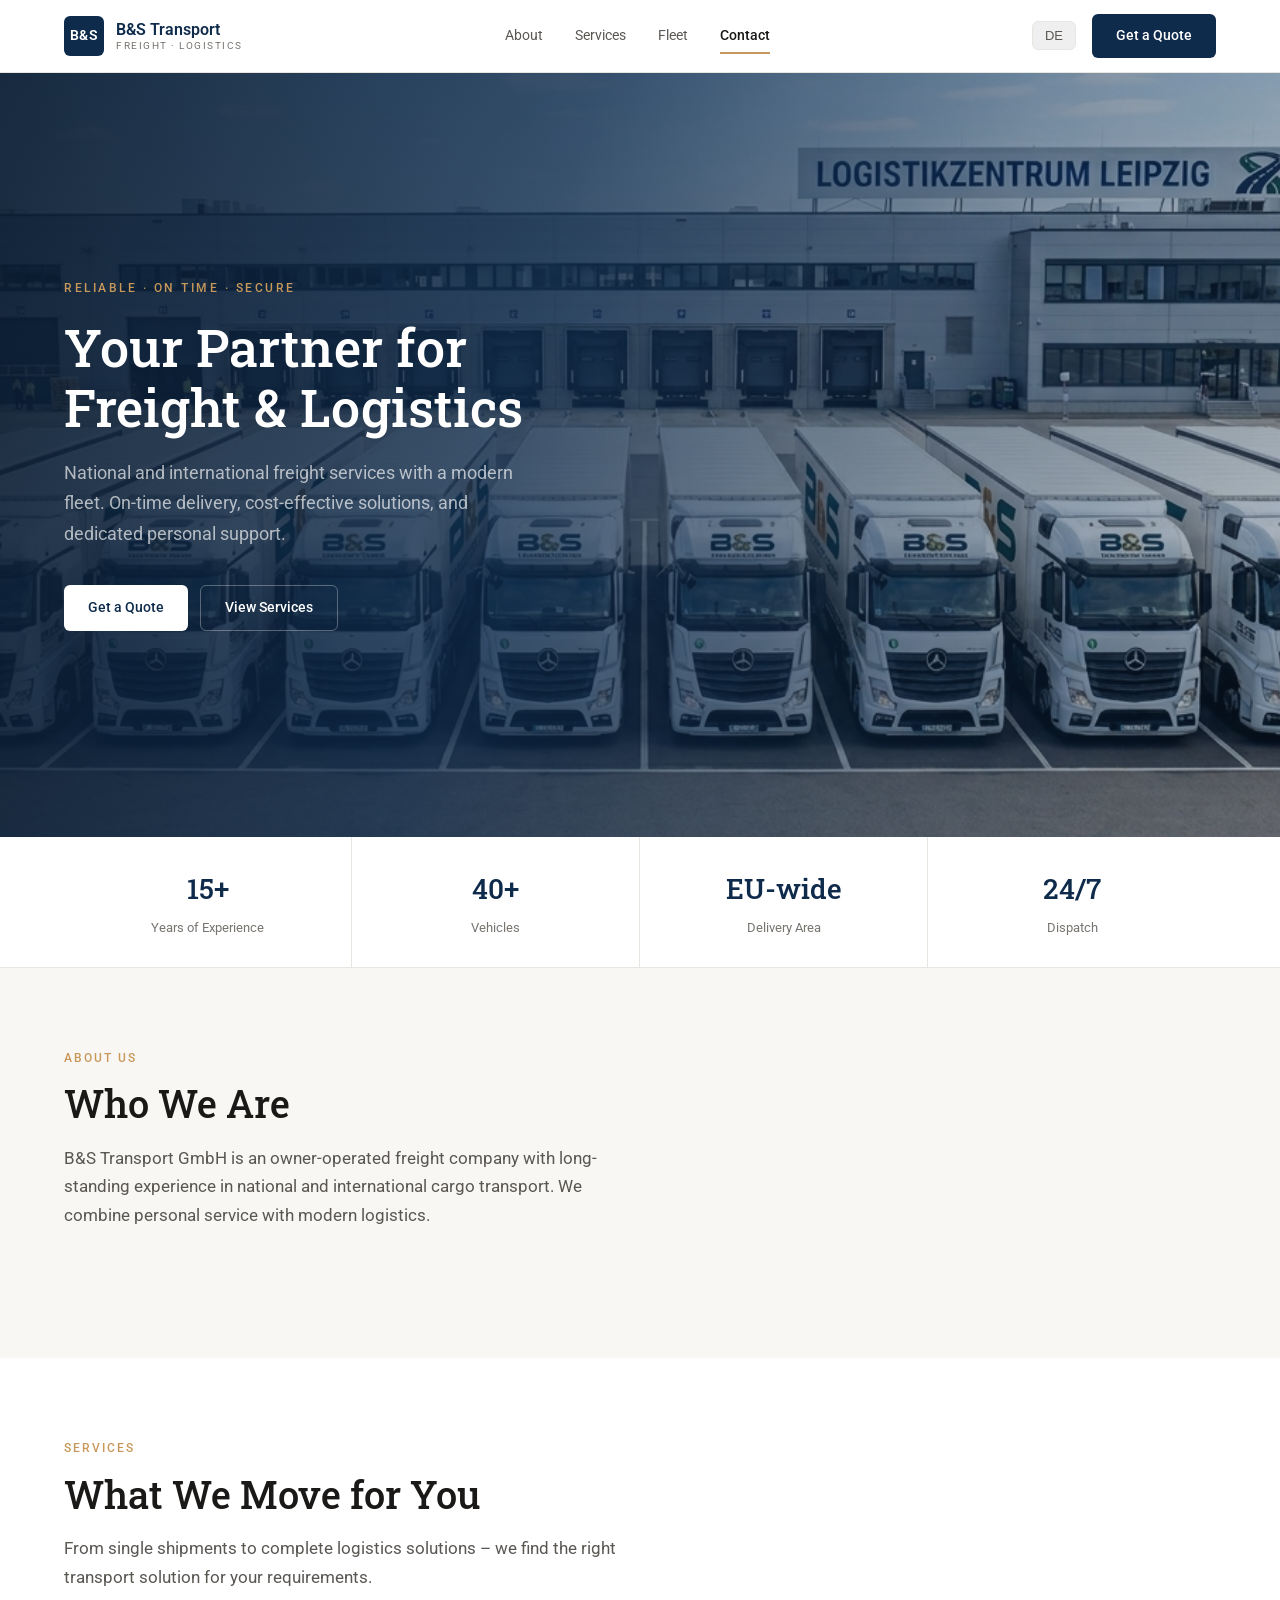
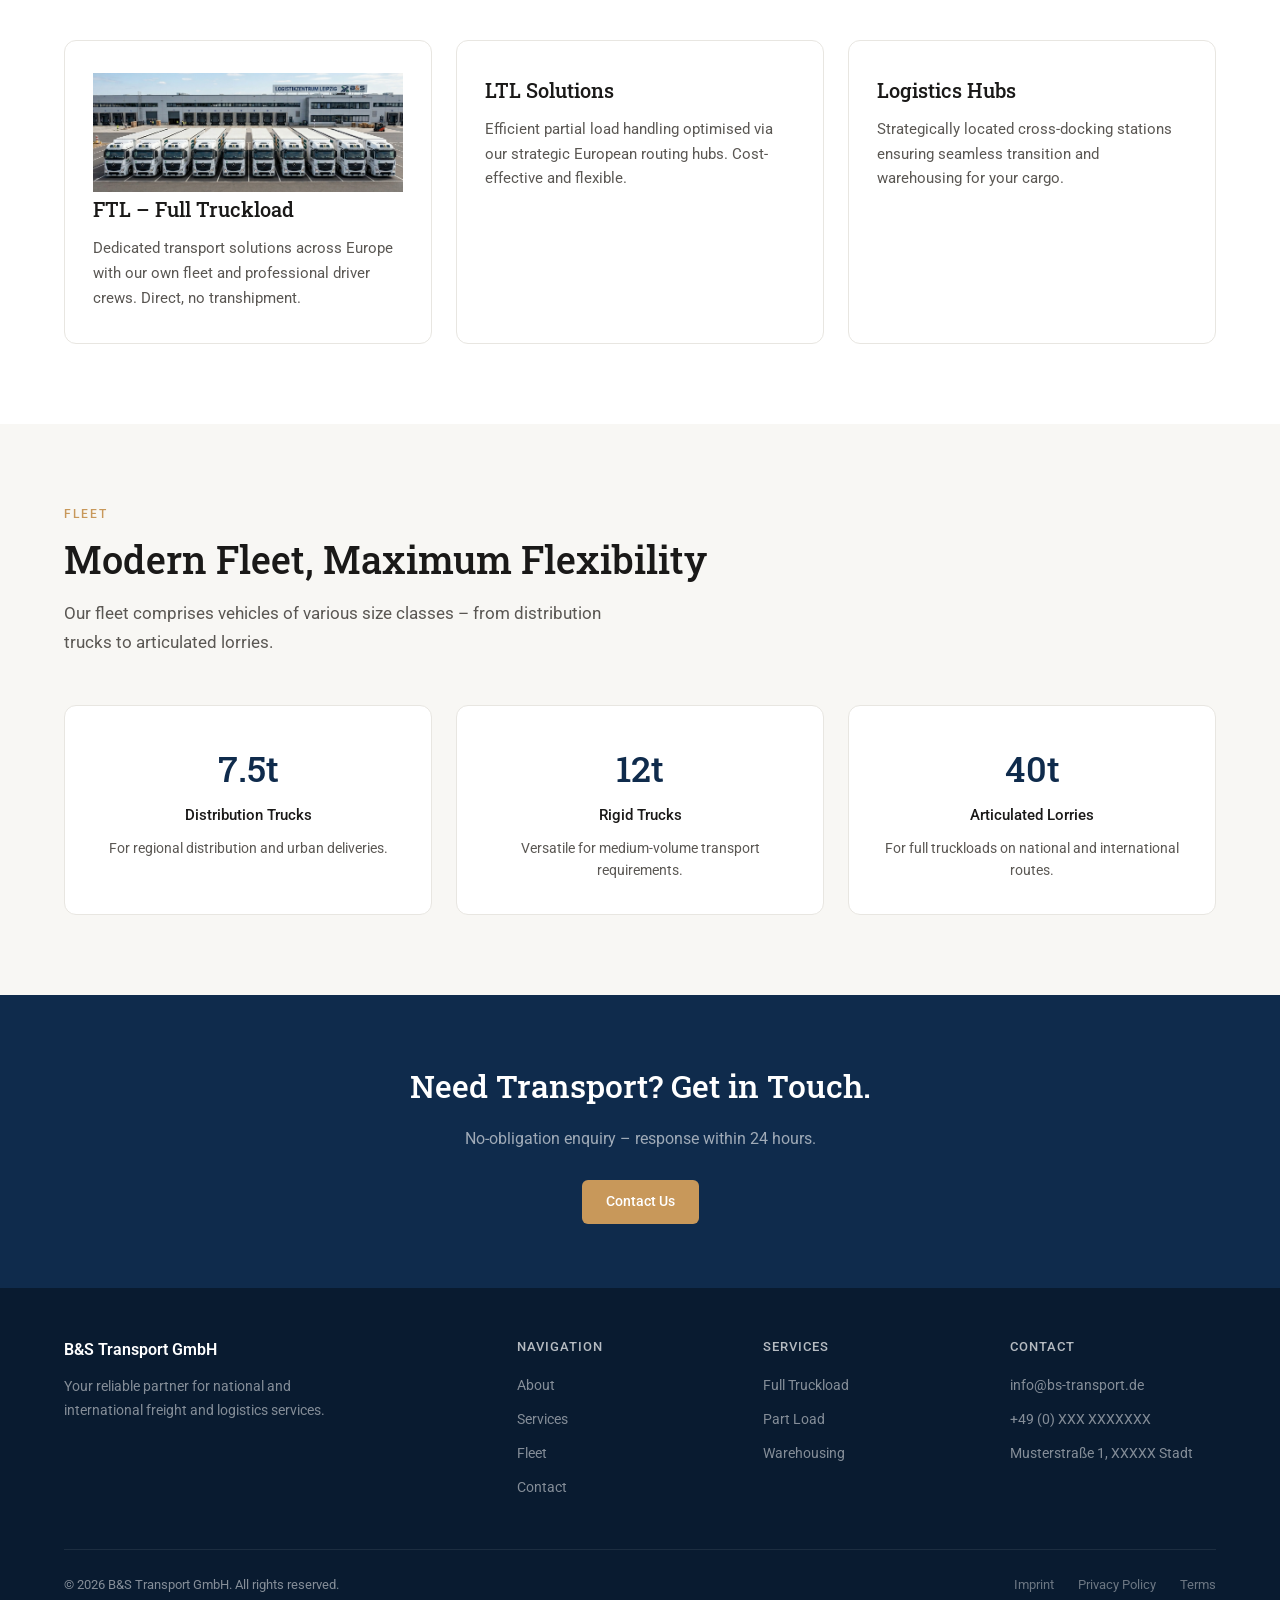
==== commit d0d8b0c5: "Refactor service cards in index.html" ====
--- a/en/index.html
+++ b/en/index.html
@@ -118,20 +118,23 @@
         <p class="section-subtitle">From single shipments to complete logistics solutions – we find the right transport solution for your requirements.</p>
       </div>
       <div class="services__grid">
-        <div class="service-card">
-          <div class="service-card__icon">FTL</div>
-          <h3 class="service-card__title">Full Truckload</h3>
-          <p class="service-card__text">National and international full truckload services with our own fleet. Direct connections without transhipment for maximum cargo safety.</p>
-        </div>
-        <div class="service-card">
-          <div class="service-card__icon">LTL</div>
-          <h3 class="service-card__title">Part Load</h3>
-          <p class="service-card__text">Cost-effective part load services with optimised route planning. Ideal for shipments that don't fill an entire vehicle.</p>
-        </div>
-        <div class="service-card">
-          <div class="service-card__icon">WH</div>
-          <h3 class="service-card__title">Warehousing</h3>
-          <p class="service-card__text">Short-term and long-term storage with pick and pack services. Modern warehouse facilities with professional inventory management.</p>
+        <div class="service-card service-card--ftl">
+          <div class="service-card__bg">
+            <img src="../img/hero-fleet.png" alt="Full truckload transport">
+          </div>
+          <div class="service-card__overlay"></div>
+          <div class="service-card__body">
+            <h3 class="service-card__title">FTL – Full Truckload</h3>
+            <p class="service-card__text">Dedicated transport solutions across Europe with our own fleet and professional driver crews. Direct, no transhipment.</p>
+          </div>
+        </div>
+        <div class="service-card service-card--ltl">
+          <h3 class="service-card__title">LTL Solutions</h3>
+          <p class="service-card__text">Efficient partial load handling optimised via our strategic European routing hubs. Cost-effective and flexible.</p>
+        </div>
+        <div class="service-card service-card--wh">
+          <h3 class="service-card__title">Logistics Hubs</h3>
+          <p class="service-card__text">Strategically located cross-docking stations ensuring seamless transition and warehousing for your cargo.</p>
         </div>
       </div>
     </div>
